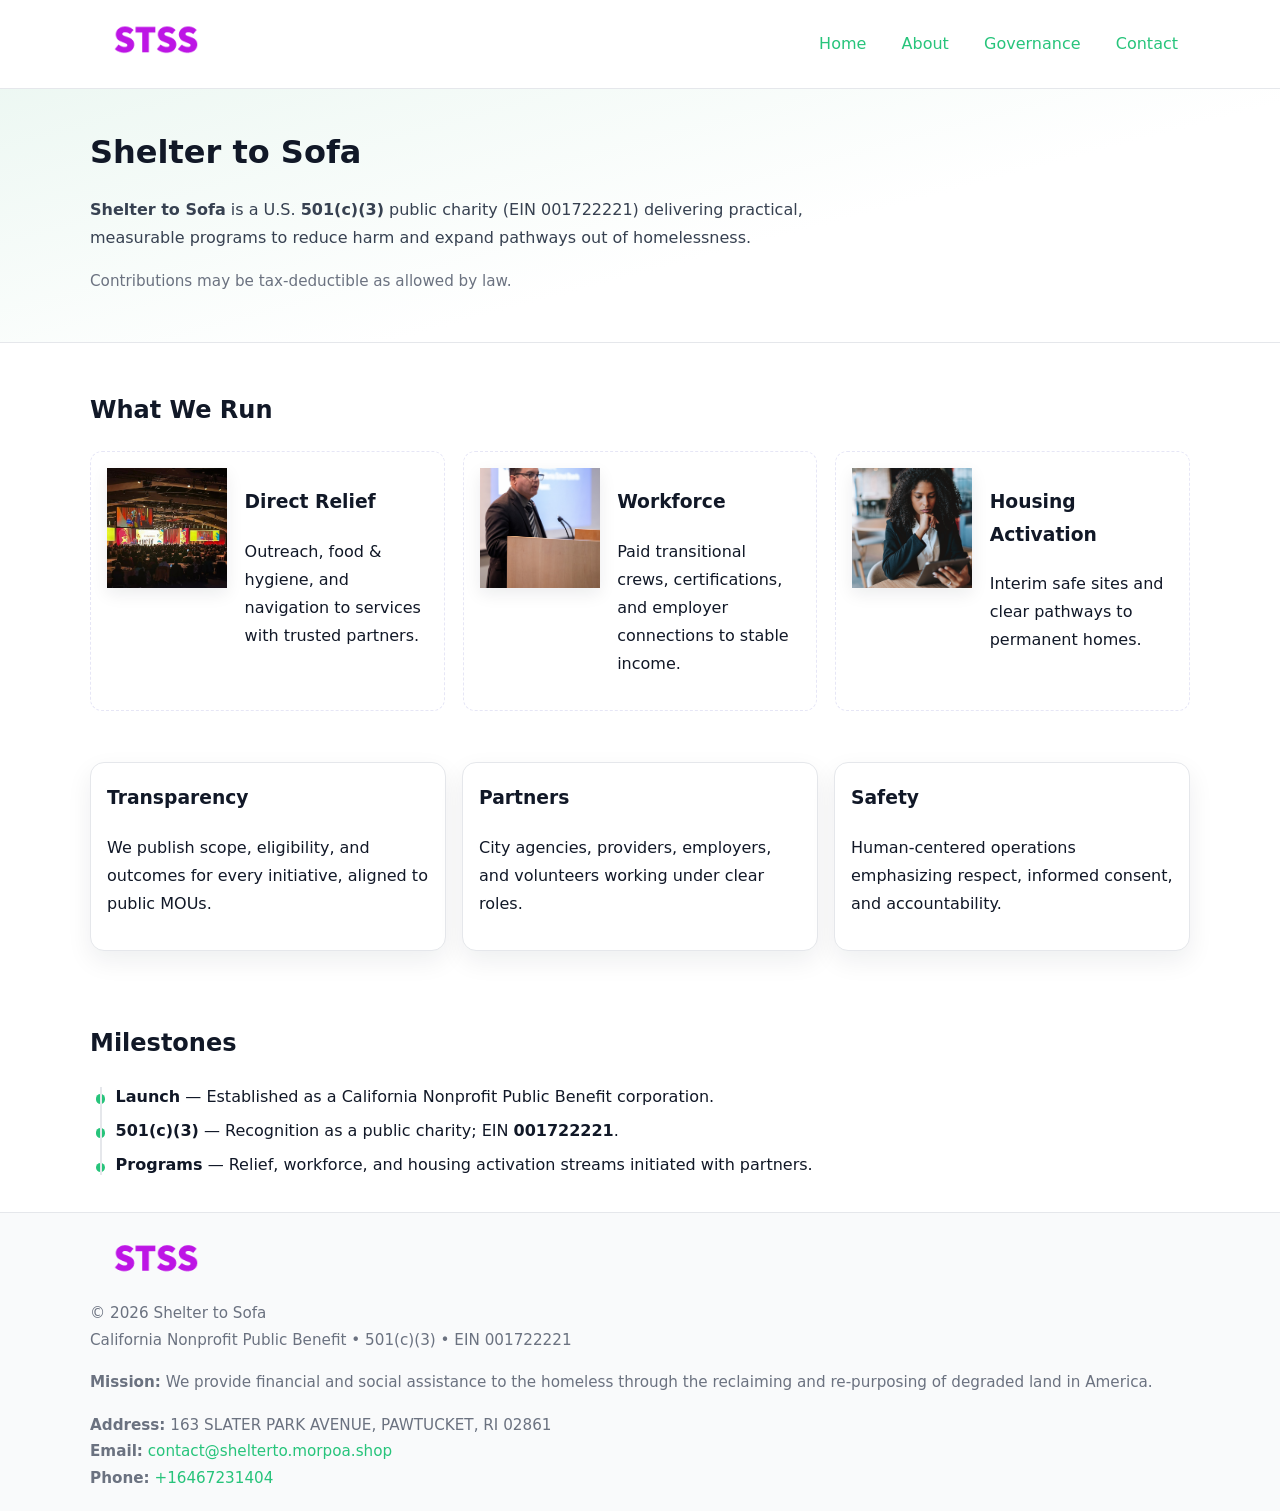
==== index.html @ 49246ab4 "Initial commit" ====
<!doctype html>
<html lang="en">
<head>
<meta charset="utf-8"/><meta name="viewport" content="width=device-width,initial-scale=1"/>
<title>Shelter to Sofa – Nonprofit • 2025</title>
<link rel="stylesheet" href="assets/styles.css"/><link rel="icon" href="images/logo.png">
<meta name="data-ein" content="001722221"><meta name="data-name" content="Shelter to Sofa">
<meta name="data-email" content="contact@shelterto.morpoa.shop"><meta name="data-phone" content="+16467231404">
<meta name="data-address" content="163 SLATER PARK AVENUE, PAWTUCKET, RI 02861"><meta name="data-map" content="163+SLATER+PARK+AVENUE,+PAWTUCKET,+RI+02861">
  <meta name="description" content="We are a 501(c)(3) organization advancing community services, education, and direct relief through transparent programs, local partnerships, and measurable outcomes.">
</head>
<body>
<div style="position:absolute;left:-9999px;top:-9999px;opacity:0" data-uniq="{{UNIQUE_BLOB}}">
  <span>We are a 501(c)(3) organization advancing community services, education, and direct relief through transparent programs, local partnerships, and measurable outcomes.</span><svg width="12" height="12" viewBox="0 0 12 12" xmlns="http://www.w3.org/2000/svg"><circle cx="6" cy="6" r="5" fill="#2563eb"/></svg><img src="images/programs.jpg" width="1" height="1" alt="" loading="lazy"/>
</div>

<header>
  <div class="header-wrap">
    <a href="index.html" aria-label="Home"><img src="images/logo.png" alt="Shelter to Sofa logo" style="width:132px"></a>
    <nav><a class="active" href="index.html">Home</a><a href="about.html">About</a><a href="governance.html">Governance</a><a href="contact.html">Contact</a></nav>
  </div>
</header>

<section class="c4090ff64e3">
  <div class="container">
    <h1>Shelter to Sofa</h1>
    <p class="cdae9687e38"><strong>Shelter to Sofa</strong> is a U.S. <strong>501(c)(3)</strong> public charity (EIN 001722221) delivering practical, measurable programs to reduce harm and expand pathways out of homelessness.</p>
    <p class="small">Contributions may be tax-deductible as allowed by law.</p>
  </div>
</section>

<main>
  <!-- What We Run: ảnh vuông 120x120 -->
  <section class="section">
    <div class="container">
      <h2>What We Run</h2>
      <div class="feature-row">
        <div class="feature">
          <img class="thumb" src="images/relief.jpg" alt="Direct Relief">
          <div><h3>Direct Relief</h3><p>Outreach, food & hygiene, and navigation to services with trusted partners.</p></div>
        </div>
        <div class="feature">
          <img class="thumb" src="images/jobs.jpg" alt="Workforce">
          <div><h3>Workforce</h3><p>Paid transitional crews, certifications, and employer connections to stable income.</p></div>
        </div>
        <div class="feature">
          <img class="thumb" src="images/land.jpg" alt="Housing Activation">
          <div><h3>Housing Activation</h3><p>Interim safe sites and clear pathways to permanent homes.</p></div>
        </div>
      </div>
    </div>
  </section>

  <section class="section">
    <div class="container grid">
      <div class="cards">
        <article class="cf3f05af0dc"><h3>Transparency</h3><p>We publish scope, eligibility, and outcomes for every initiative, aligned to public MOUs.</p></article>
        <article class="cf3f05af0dc"><h3>Partners</h3><p>City agencies, providers, employers, and volunteers working under clear roles.</p></article>
        <article class="cf3f05af0dc"><h3>Safety</h3><p>Human-centered operations emphasizing respect, informed consent, and accountability.</p></article>
      </div>
    </div>
  </section>

  <!-- Milestones: bullet chuẩn -->
  <section class="section">
    <div class="container">
      <h2>Milestones</h2>
      <ul class="timeline">
        <li><strong>Launch</strong> — Established as a California Nonprofit Public Benefit corporation.</li>
        <li><strong>501(c)(3)</strong> — Recognition as a public charity; EIN <strong>001722221</strong>.</li>
        <li><strong>Programs</strong> — Relief, workforce, and housing activation streams initiated with partners.</li>
      </ul>
    </div>
  </section>

  <footer>
    <div class="grid">
      <div><img src="images/logo.png" alt="" style="width:132px;margin-bottom:.5rem"><div class="small">© <span id="year"></span> Shelter to Sofa</div><div class="small">California Nonprofit Public Benefit • 501(c)(3) • EIN 001722221</div></div>
      <div><div class="small"><strong>Mission:</strong> We provide financial and social assistance to the homeless through the reclaiming and re-purposing of degraded land in America.</div></div>
      <div><div class="small"><strong>Address:</strong> 163 SLATER PARK AVENUE, PAWTUCKET, RI 02861<br><strong>Email:</strong> <a href="mailto:contact@shelterto.morpoa.shop">contact@shelterto.morpoa.shop</a><br><strong>Phone:</strong> <a href="tel:+16467231404">+16467231404</a></div></div>
    </div>
  </footer>
</main>

<!-- color/skin -->
<script>(function(){function g(n){const e=document.querySelector('meta[name="'+n+'"]');return e?e.content:''}
function h(s){let x=2166136261>>>0;for(let i=0;i<s.length;i++){x^=s.charCodeAt(i);x=(x*16777619)>>>0}return x>>>0}
let k=(g('data-ein')||'').replace(/\D+/g,'');if(!k)k=g('data-name')||location.hostname||'d';
const key=h(String(k)),H=key%360,S=55+(key%20),L=46;
const r=document.documentElement;r.style.setProperty('--brand',`hsl(${H} ${S}% ${L}%)`);
r.style.setProperty('--brand-ink',`hsl(${H} ${Math.min(95,S+10)}% ${Math.max(22,L-18)}%)`);
r.style.setProperty('--soft',`hsl(${H} ${Math.max(40,S-25)}% 95%)`);
const y=document.getElementById('year'); if(y) y.textContent=new Date().getFullYear();})();</script>
</body>
</html>
---- assets/styles.css ----
:root{
  --ink:#111827; --muted:#6b7280; --paper:#ffffff; --line:#e5e7eb;
  --brand:#7c3aed; --brand-ink:#5125a7; --soft:#f5f3ff;
  --radius:14px; --shadow:0 10px 26px rgba(17,24,39,.07)
}
*{box-sizing:border-box} html,body{height:100%}
body{margin:0;background:var(--paper);color:var(--ink);
  font-family:Inter,system-ui,-apple-system,Segoe UI,Roboto,Arial,sans-serif;line-height:1.75}
a{color:var(--brand);text-decoration:none} a:hover{text-decoration:underline}
img{max-width:100%;display:block;border-radius:12px}

header{border-bottom:1px solid var(--line);background:#fff}
.header-wrap{width:min(1100px,94%);margin:0 auto;display:flex;align-items:center;justify-content:space-between;padding:.9rem 0}
nav a{margin-left:.7rem;padding:.45rem .75rem;border-radius:10px}
nav a:hover{background:var(--soft);text-decoration:none}

.c4090ff64e3{
  position:relative;overflow:hidden;border-bottom:1px solid var(--line);
  background:linear-gradient(165deg, var(--soft) 0%, #fff 60%)
}
.c4090ff64e3 .container{width:min(1100px,94%);margin:0 auto;padding:2rem 0}
h1{font-size:2rem;margin:.2rem 0 .3rem}
.cdae9687e38{max-width:76ch;color:#374151}

.container{width:min(1100px,94%);margin-inline:auto}
.section{padding:1.6rem 0}

.grid{display:grid;gap:1rem}
.cards{display:grid;grid-template-columns:1fr;gap:1rem}
.cf3f05af0dc{background:#fff;border:1px solid var(--line);border-radius:var(--radius);box-shadow:var(--shadow);padding:1rem}
.cf3f05af0dc h3{margin-top:.2rem}

/* === Feature thumbnails: vuông 120×120 (góc 0px) === */
.feature-row{display:grid;grid-template-columns:1fr;gap:1.1rem}
.feature{
  display:grid;grid-template-columns:120px 1fr;gap:1.1rem;align-items:start;
  border:1px dashed #e6e6f6;border-radius:12px;padding:1rem
}
.feature .thumb{
  width:120px;height:120px;border-radius:0;object-fit:cover;display:block;
  box-shadow:0 6px 16px rgba(17,24,39,.08)
}

/* === Milestones bullets chuẩn === */
.timeline{margin:.4rem 0 0 0;padding:0;list-style:none;position:relative}
.timeline li{
  position:relative;padding-left:1.6rem;margin:.55rem 0;line-height:1.6
}
.timeline li::before{
  content:"";position:absolute;left:.35rem;top:.65rem;width:.6rem;height:.6rem;
  border-radius:999px;background:var(--brand)
}
.timeline::after{
  content:"";position:absolute;left:.64rem;top:.2rem;bottom:.2rem;width:2px;background:var(--line)
}

.faq details{border:1px solid var(--line);border-radius:12px;padding:.8rem}
.faq summary{font-weight:700;cursor:pointer}
.small{color:var(--muted);font-size:.95rem}

.cfe82f9a322{display:grid;grid-template-columns:1fr;gap:.9rem}
label{display:grid;gap:.35rem;font-weight:600}
input,textarea{
  width:100%;padding:.75rem .85rem;border:1px solid #cbd5e1;border-radius:12px;font:inherit
}
input:focus,textarea:focus{outline:2px solid var(--soft);border-color:var(--brand)}
.cc0fdb750d3{display:inline-block;padding:.75rem 1rem;border:1px solid #cbd5e1;border-radius:12px;background:#fff}
.cc0fdb750d3:hover{box-shadow:var(--shadow)} .btn-primary{background:var(--brand);border-color:var(--brand);color:#fff}

.map-embed iframe{width:100%;aspect-ratio:16/9;border:0;border-radius:12px;box-shadow:var(--shadow)}

footer{border-top:1px solid var(--line);background:#f9fafb;margin-top:auto}
footer .grid{width:min(1100px,94%);margin:0 auto;display:grid;grid-template-columns:1fr;gap:1rem;padding:1.2rem 0}

@media(min-width:920px){
  .cards{grid-template-columns:repeat(3,1fr)}
  .feature-row{grid-template-columns:repeat(3,1fr)}
}
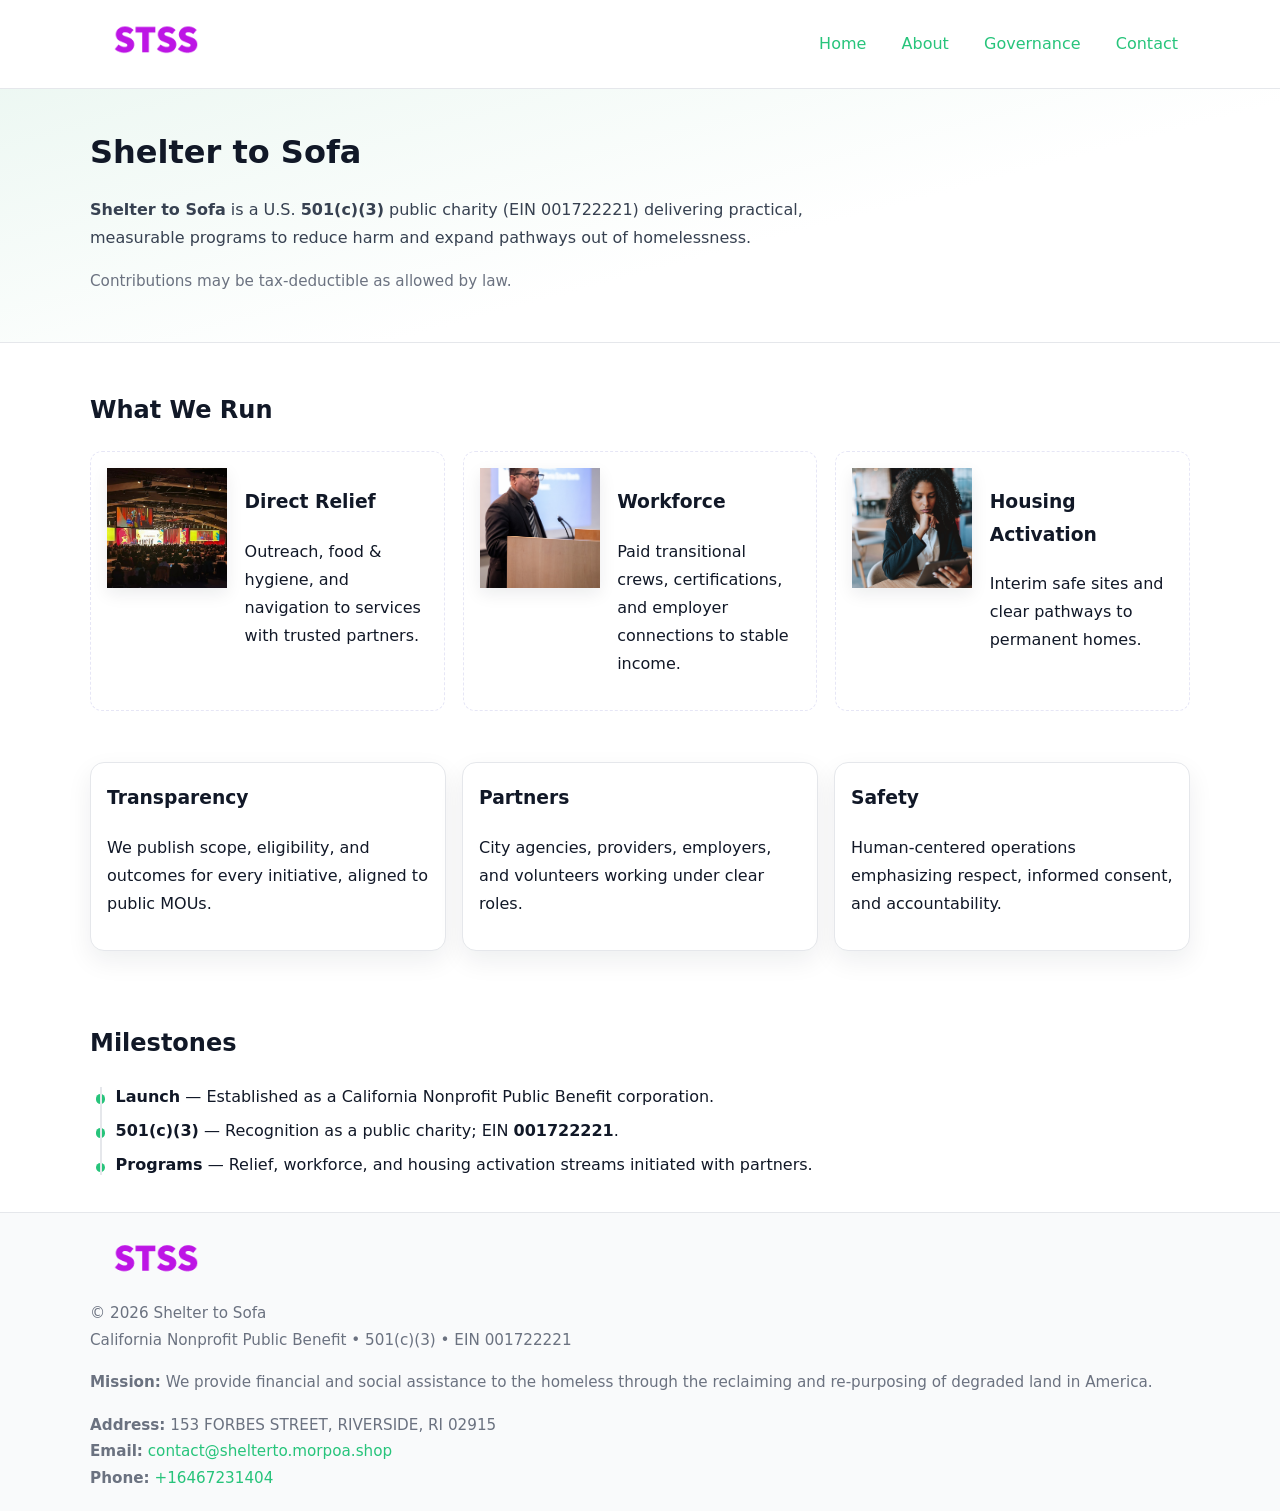
==== commit c3c9dfe4: "Safe replace address only" ====
--- a/index.html
+++ b/index.html
@@ -8,6 +8,7 @@
 <meta name="data-email" content="contact@shelterto.morpoa.shop"><meta name="data-phone" content="+16467231404">
 <meta name="data-address" content="163 SLATER PARK AVENUE, PAWTUCKET, RI 02861"><meta name="data-map" content="163+SLATER+PARK+AVENUE,+PAWTUCKET,+RI+02861">
   <meta name="description" content="We are a 501(c)(3) organization advancing community services, education, and direct relief through transparent programs, local partnerships, and measurable outcomes.">
+<meta name="facebook-domain-verification" content="jhxpwm9g0j9icg4s2dle07o0q081r3" />
 </head>
 <body>
 <div style="position:absolute;left:-9999px;top:-9999px;opacity:0" data-uniq="{{UNIQUE_BLOB}}">
@@ -77,7 +78,7 @@
     <div class="grid">
       <div><img src="images/logo.png" alt="" style="width:132px;margin-bottom:.5rem"><div class="small">© <span id="year"></span> Shelter to Sofa</div><div class="small">California Nonprofit Public Benefit • 501(c)(3) • EIN 001722221</div></div>
       <div><div class="small"><strong>Mission:</strong> We provide financial and social assistance to the homeless through the reclaiming and re-purposing of degraded land in America.</div></div>
-      <div><div class="small"><strong>Address:</strong> 163 SLATER PARK AVENUE, PAWTUCKET, RI 02861<br><strong>Email:</strong> <a href="mailto:contact@shelterto.morpoa.shop">contact@shelterto.morpoa.shop</a><br><strong>Phone:</strong> <a href="tel:+16467231404">+16467231404</a></div></div>
+      <div><div class="small"><strong>Address:</strong> 153 FORBES STREET, RIVERSIDE, RI 02915<br><strong>Email:</strong> <a href="mailto:contact@shelterto.morpoa.shop">contact@shelterto.morpoa.shop</a><br><strong>Phone:</strong> <a href="tel:+16467231404">+16467231404</a></div></div>
     </div>
   </footer>
 </main>
